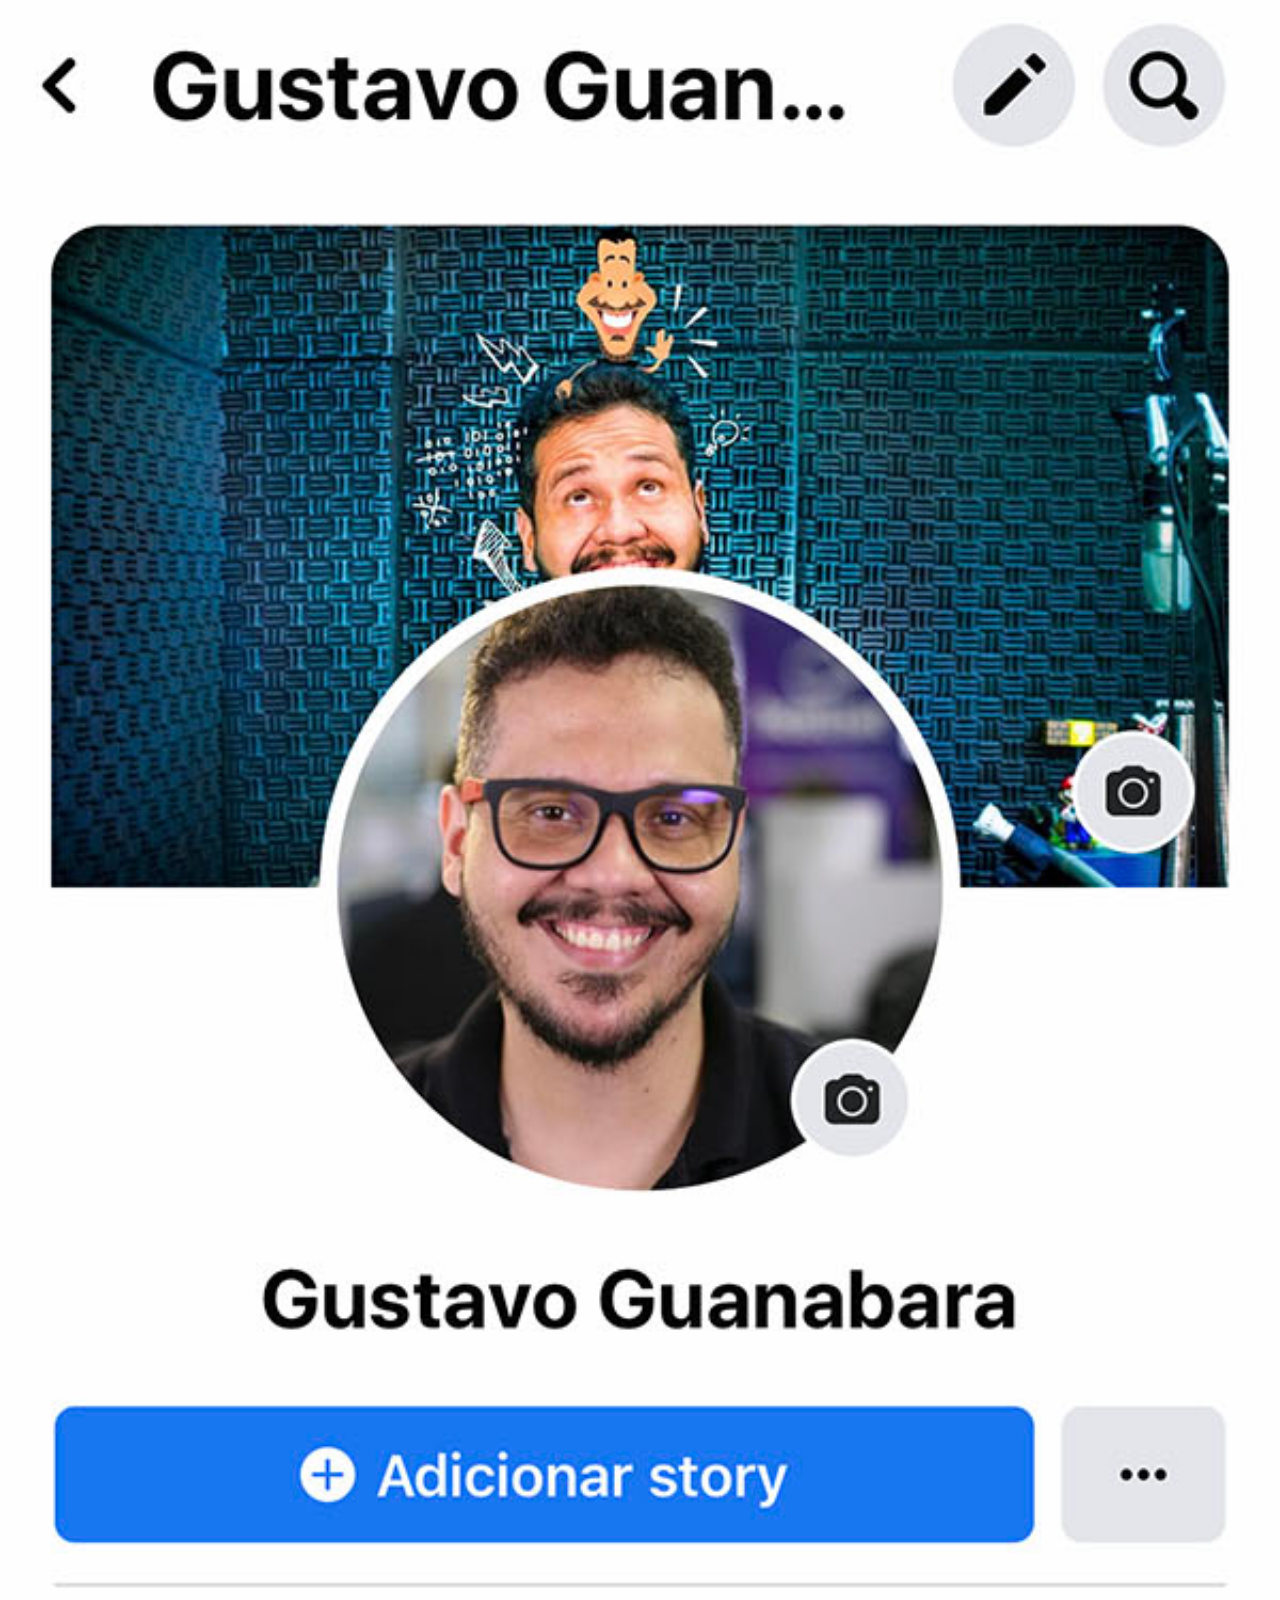
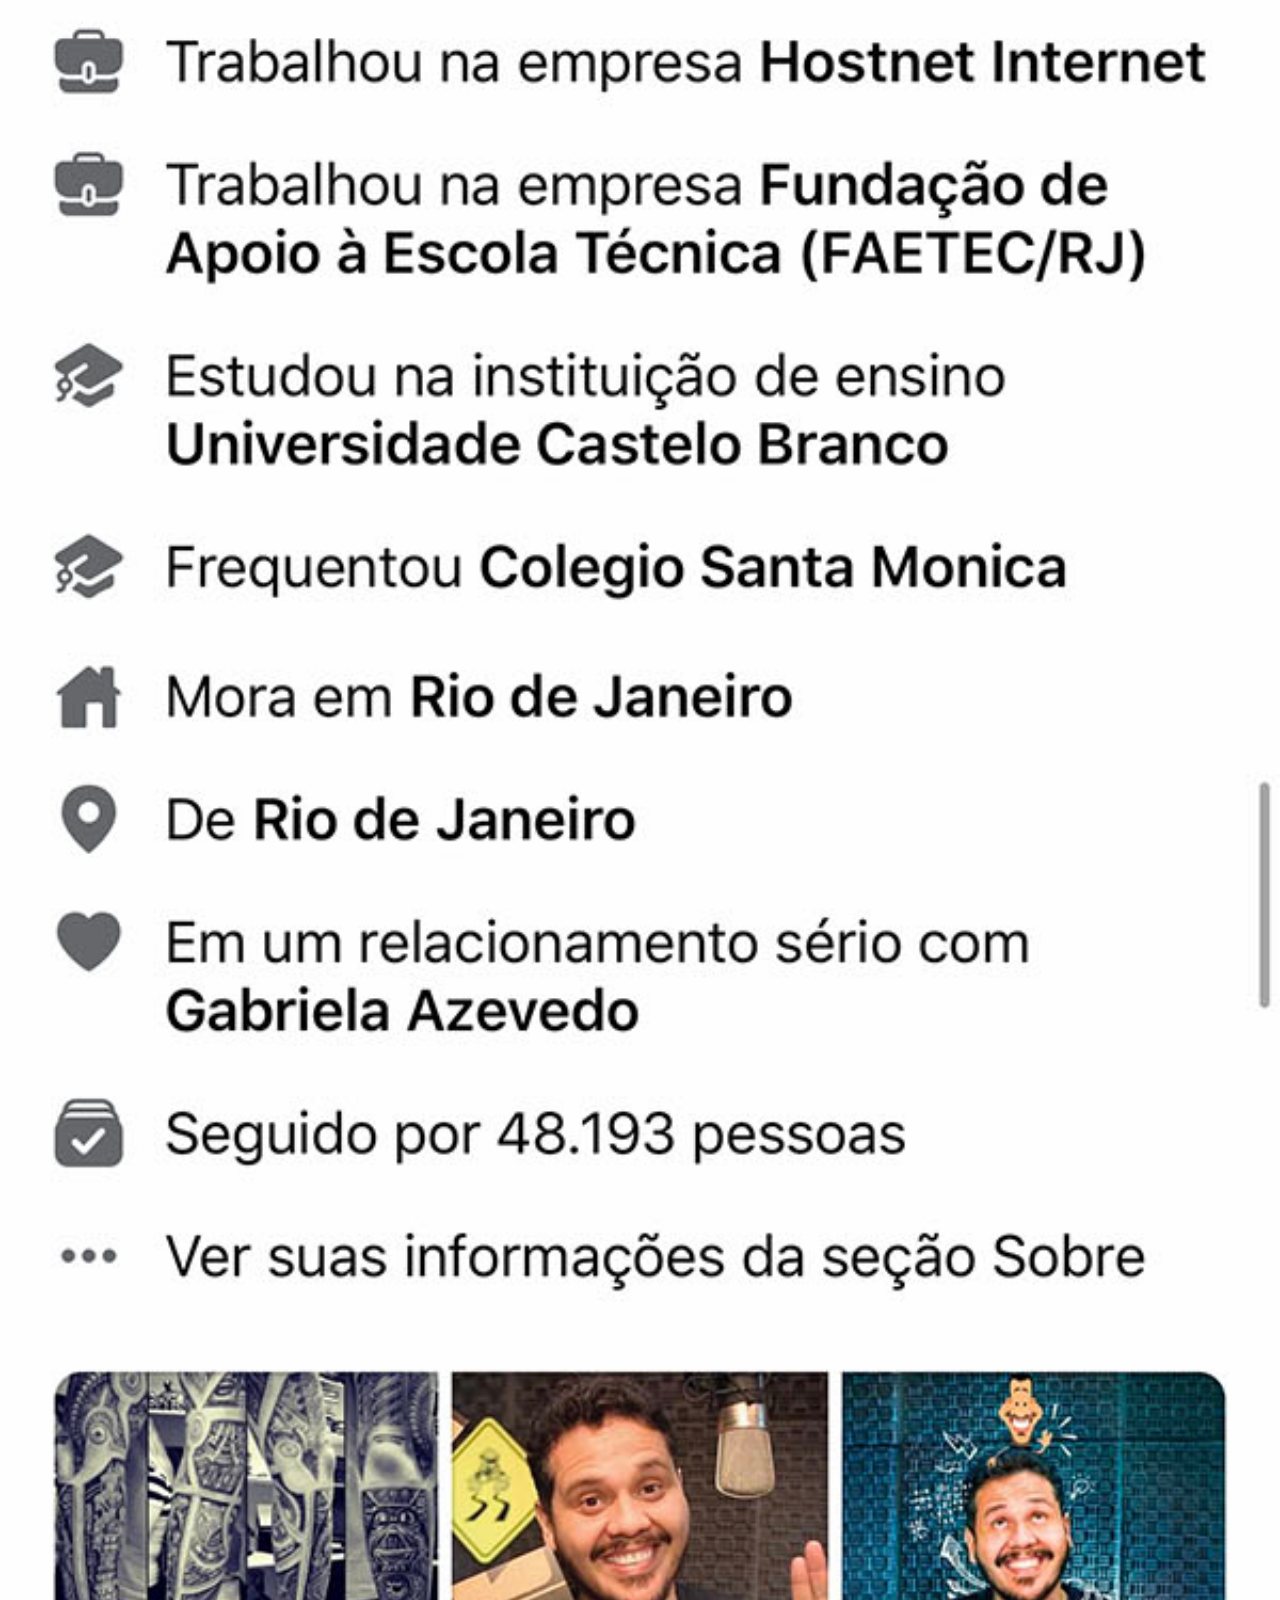
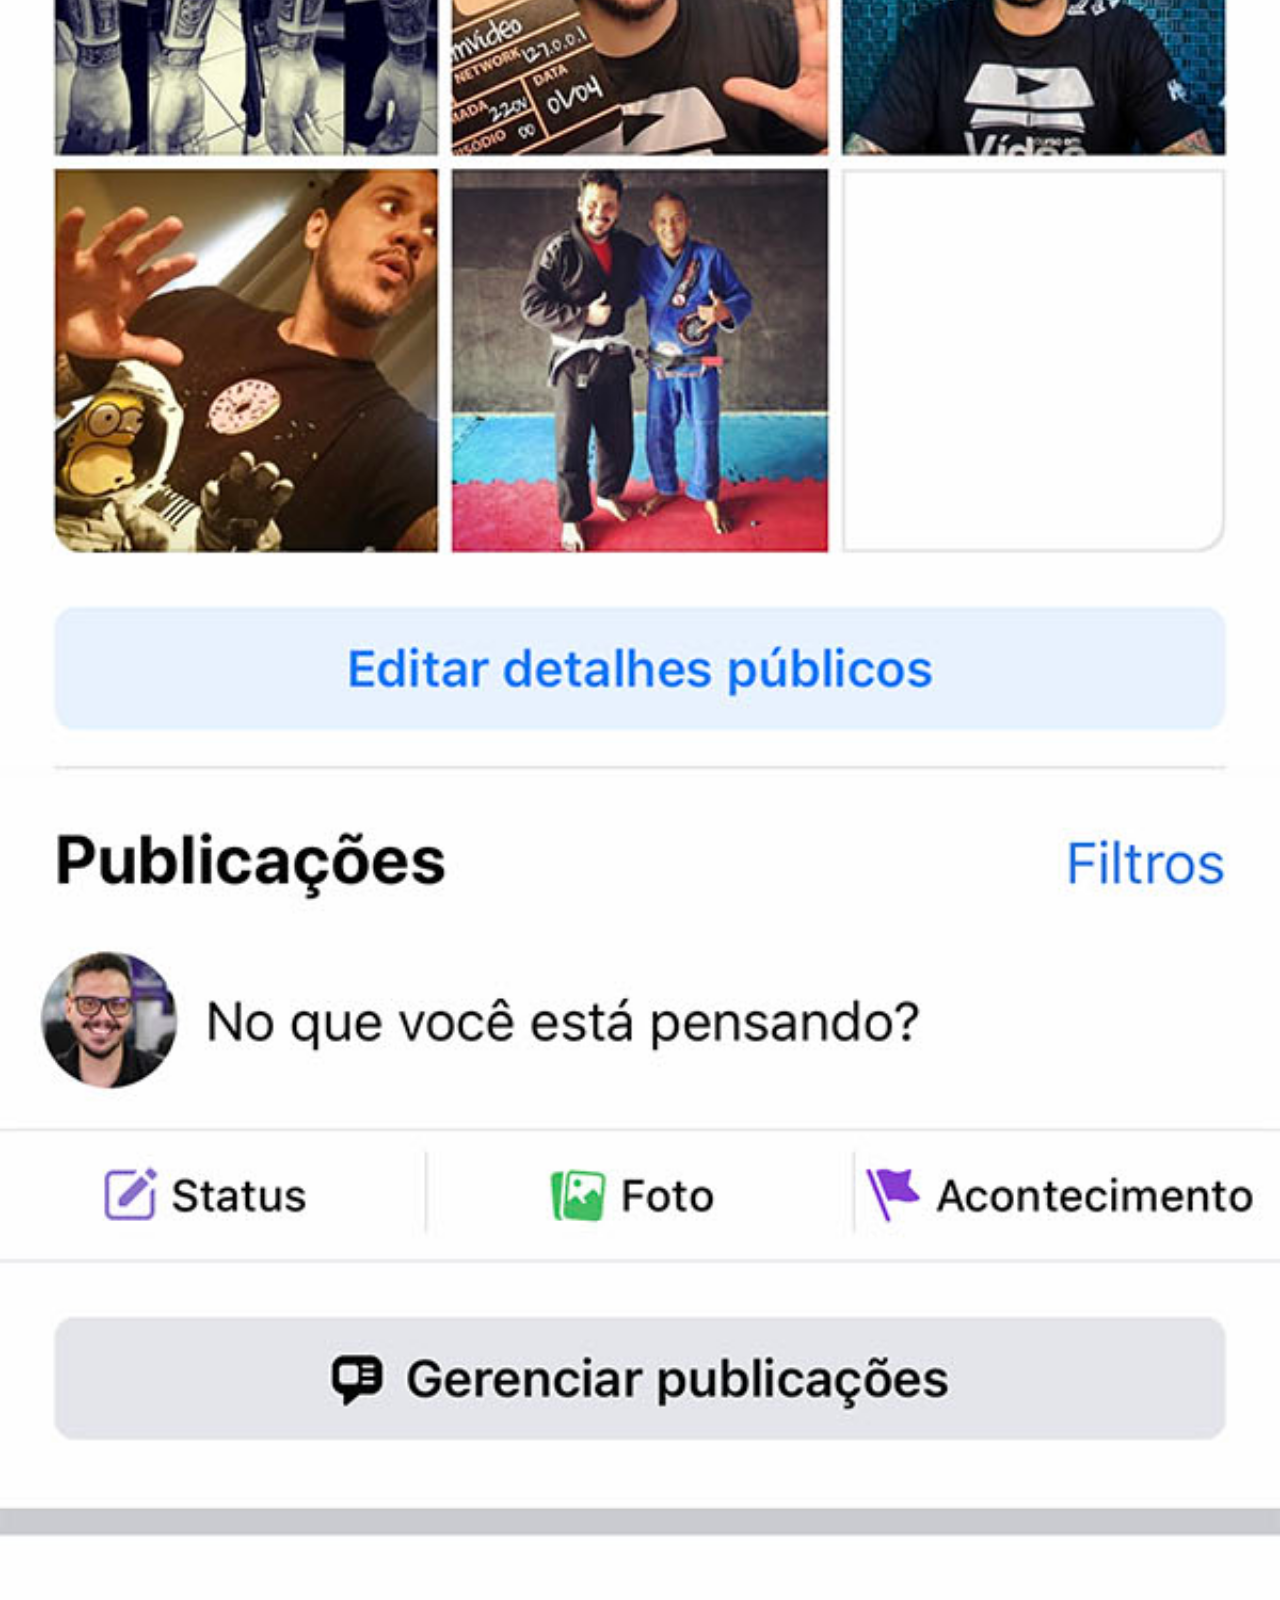
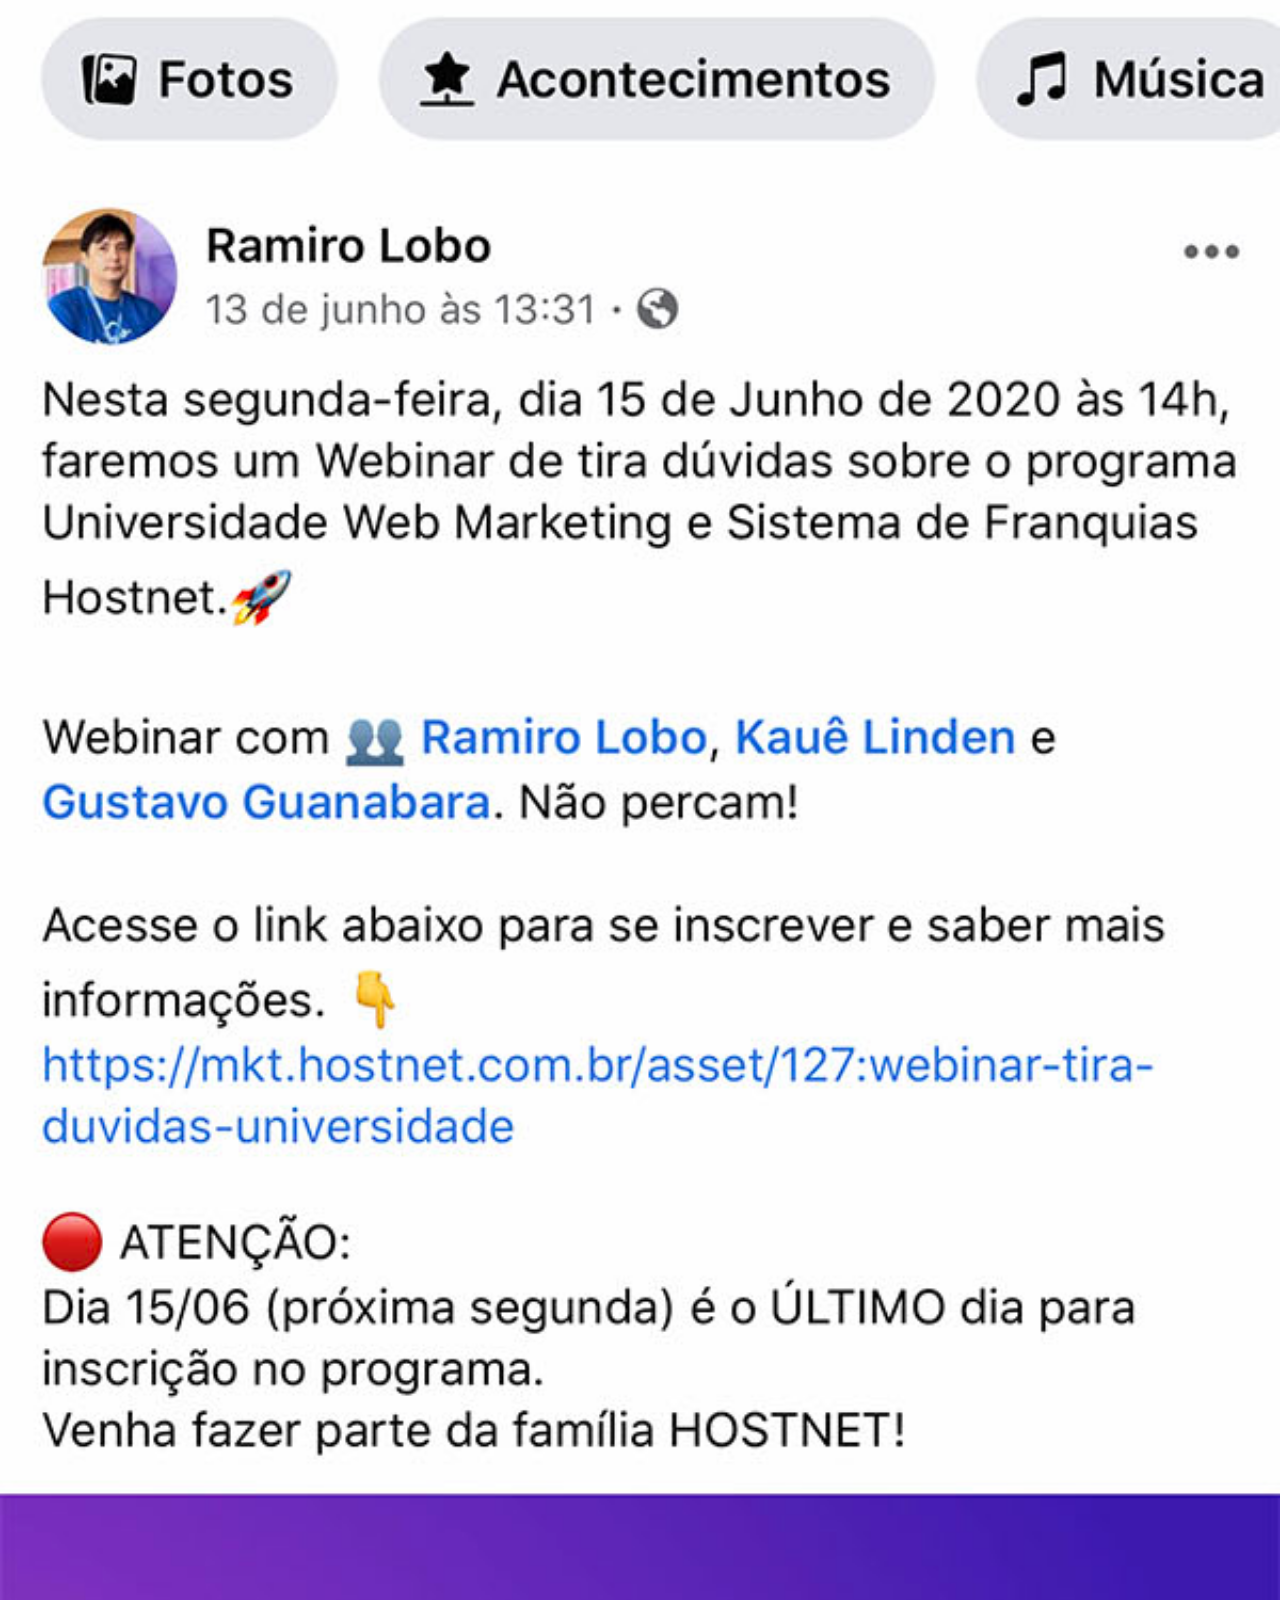
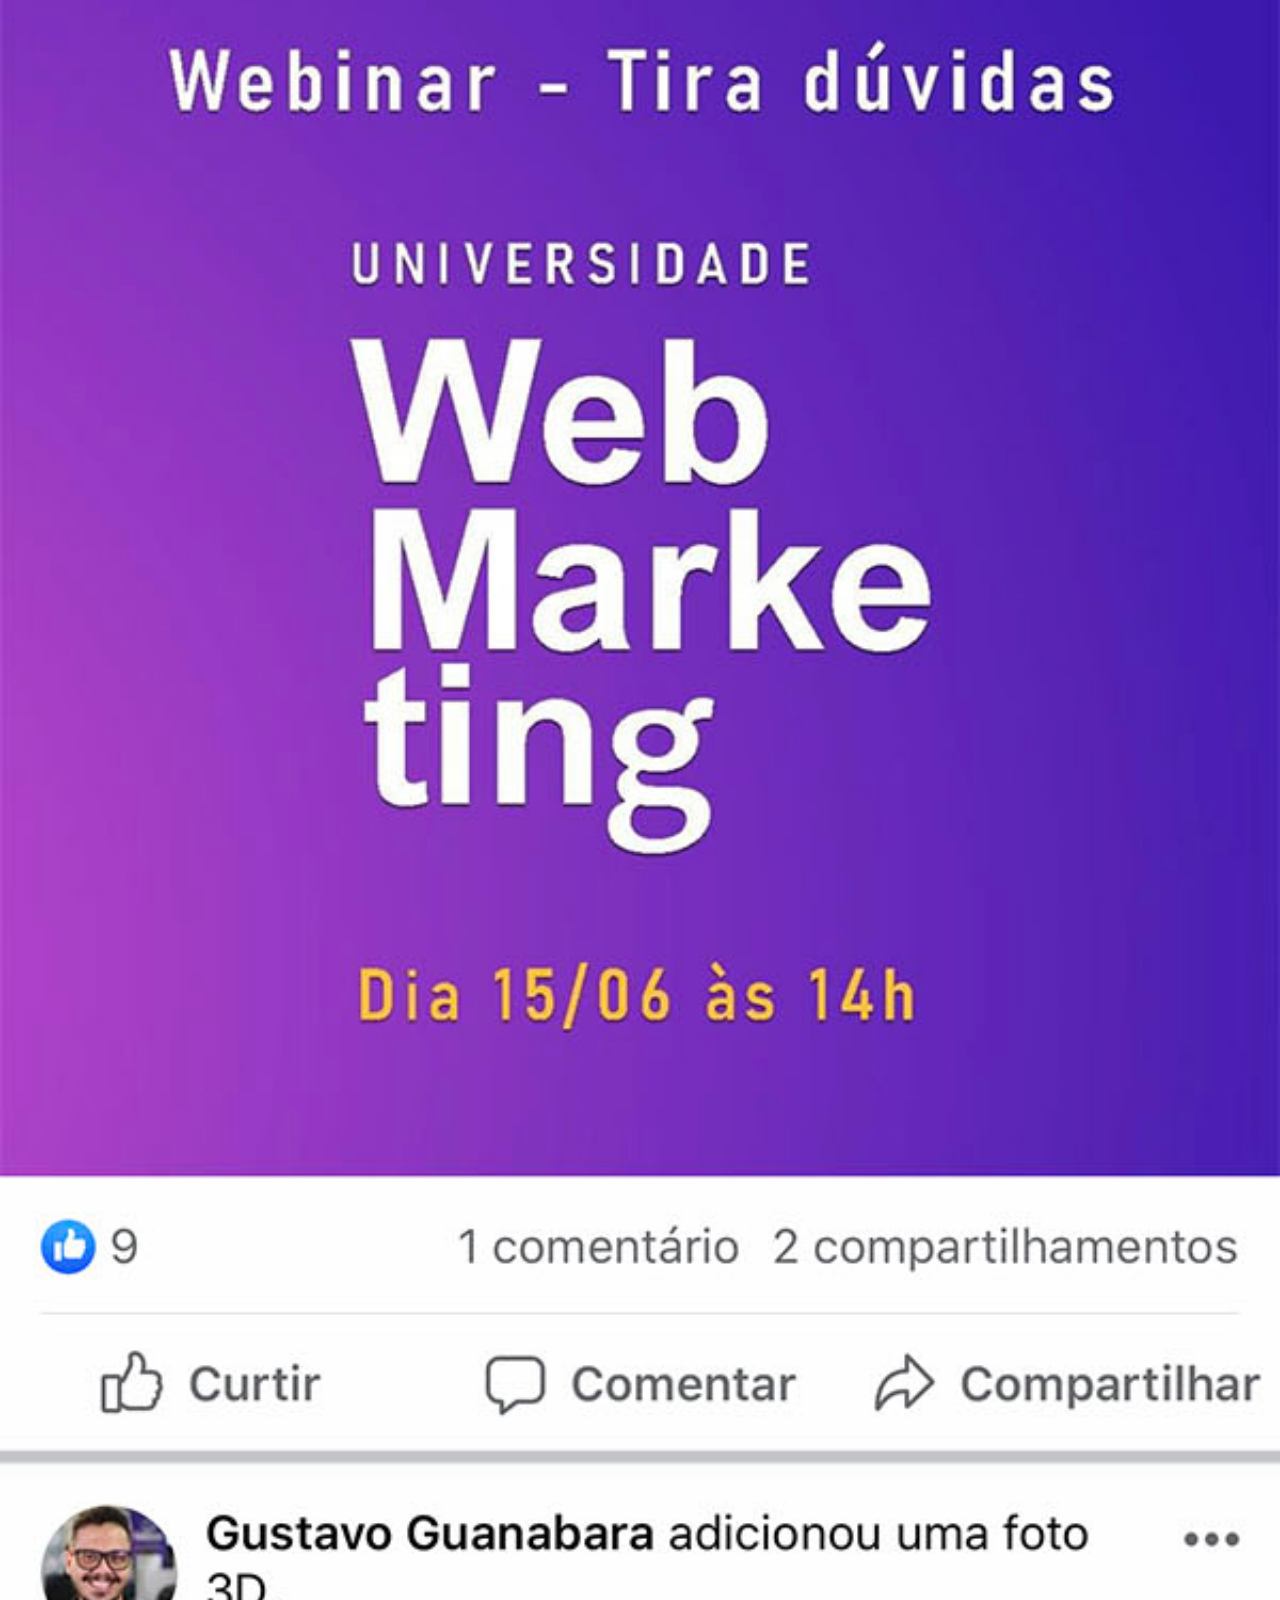
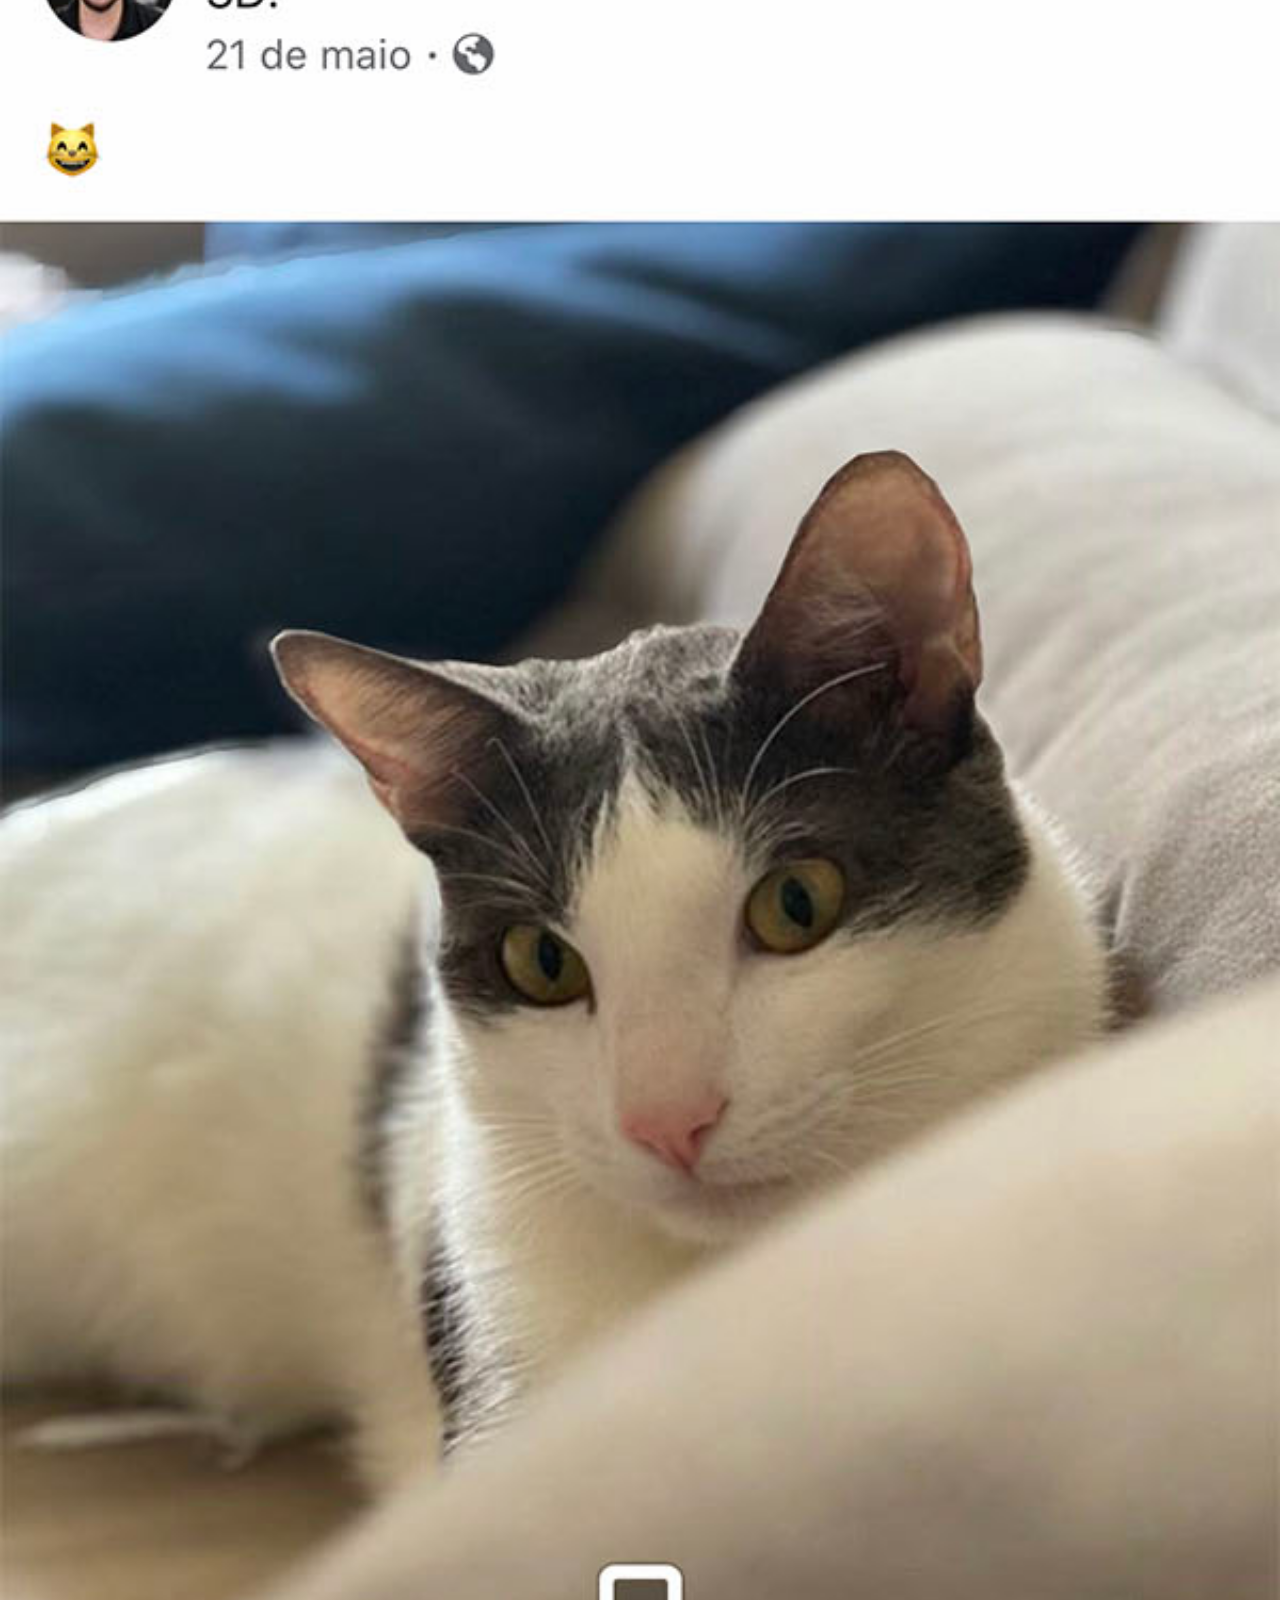
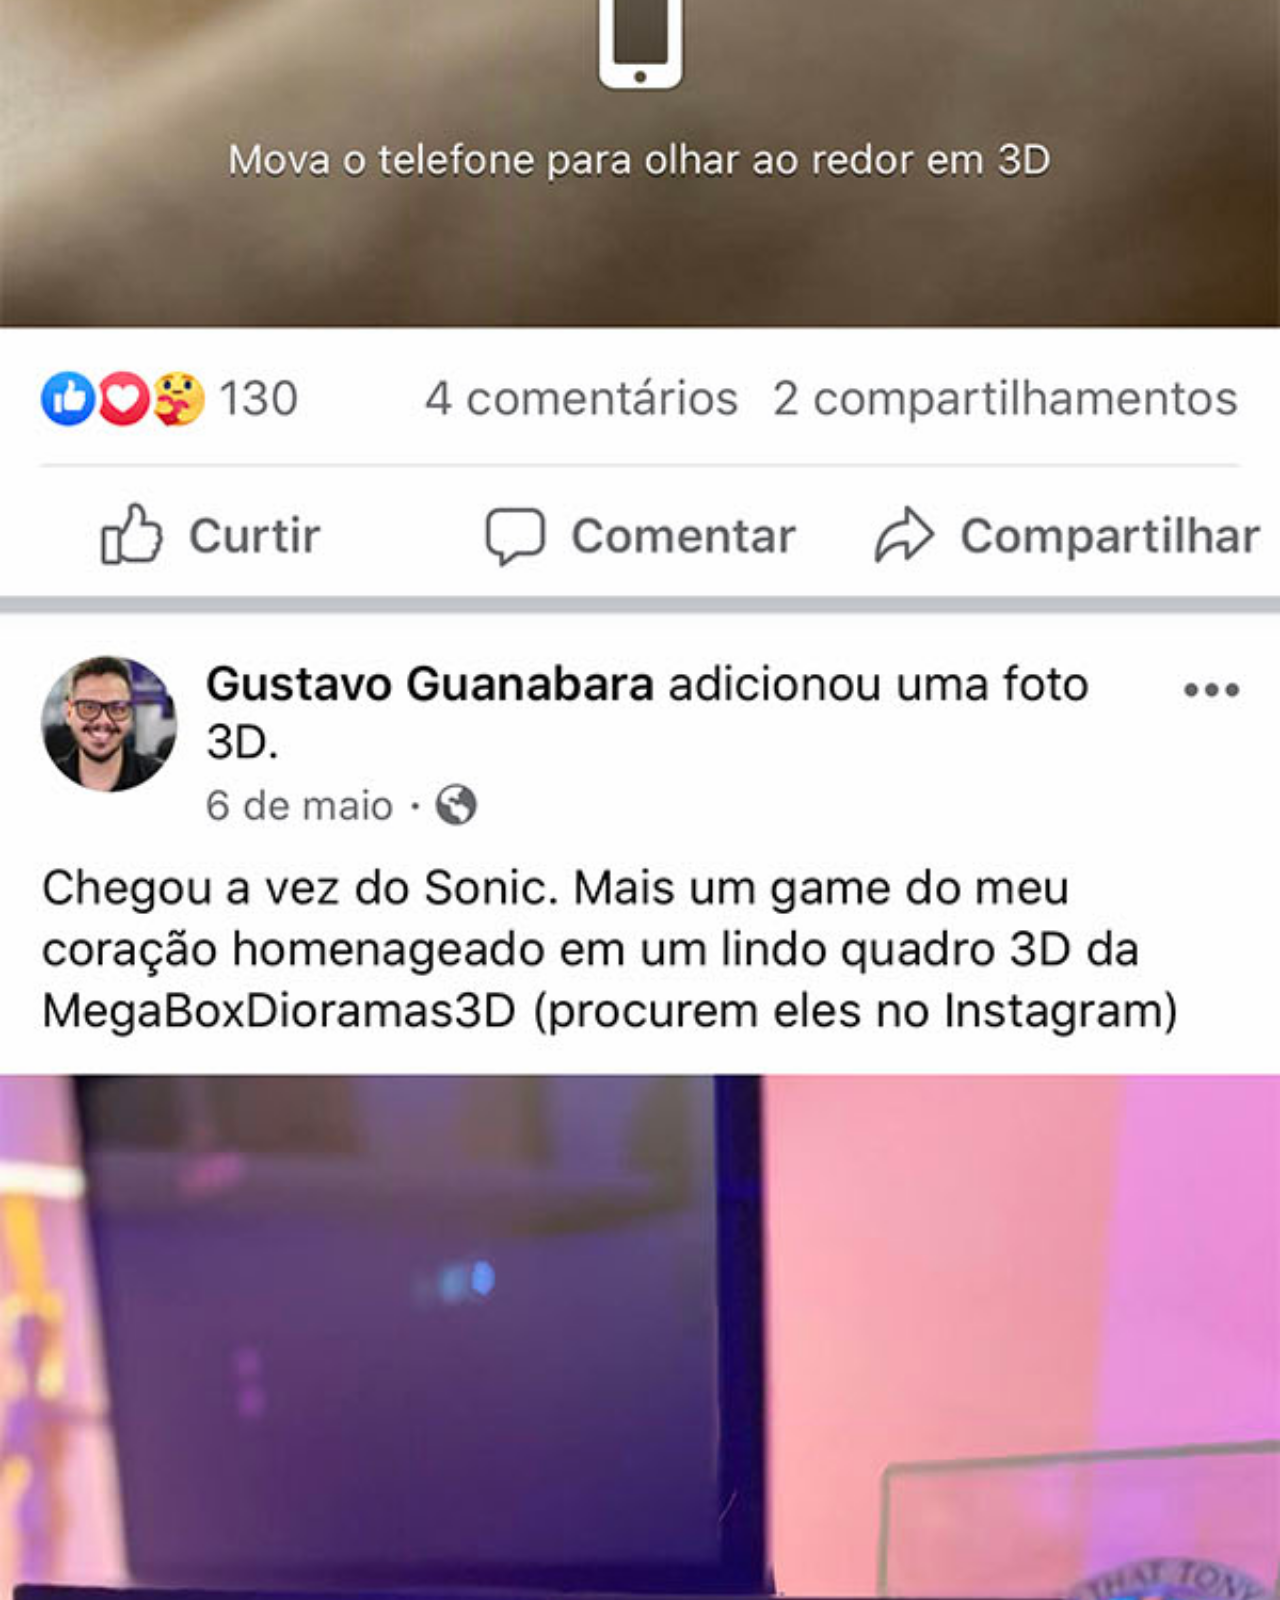
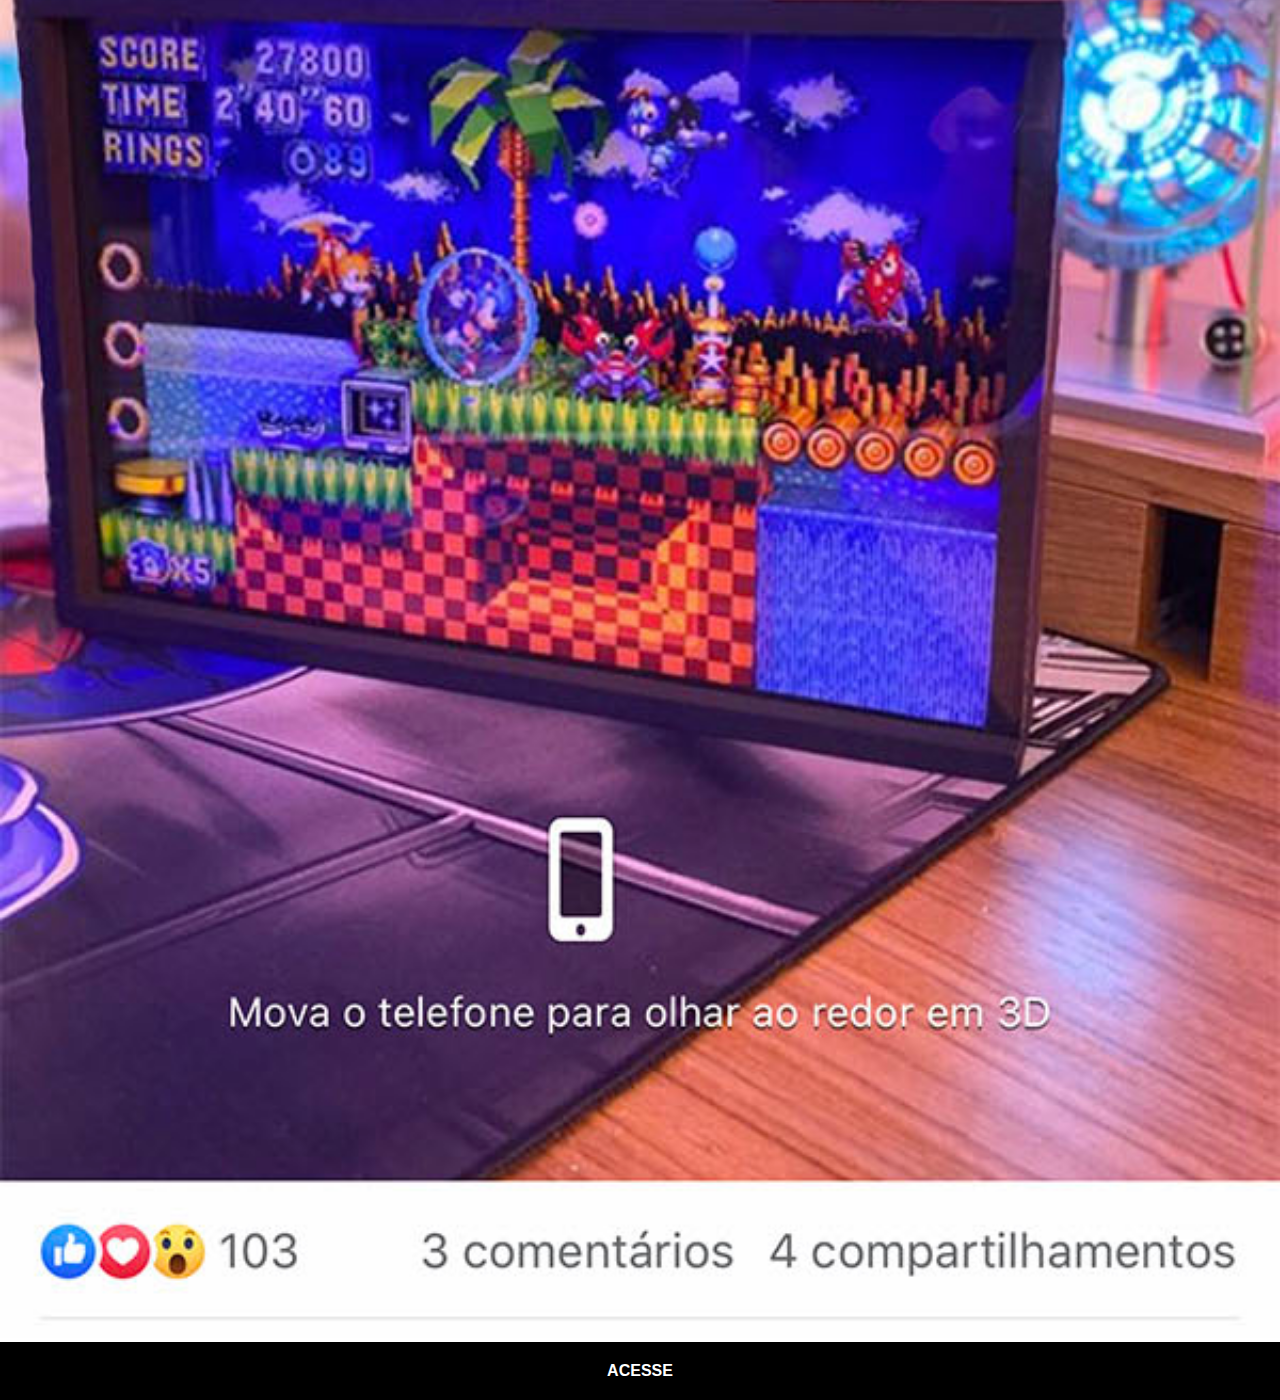
==== facebook.html @ 1ce2115d "inserindo links personalizados" ====
<!DOCTYPE html>
<html lang="pt-br">
<head>
    <meta charset="UTF-8">
    <meta http-equiv="X-UA-Compatible" content="IE=edge">
    <meta name="viewport" content="width=device-width, initial-scale=1.0">
    <title>facebook</title>
    <link rel="stylesheet" href="estilos/social.css">
</head>
<body>
    <img src="imagens/tela-facebook.jpg" alt="facebook"><a href="https://www.facebook.com/helhao.sena/" target="_blank">ACESSE</a>
    
</body>
</html>
---- estilos/social.css ----
@charset "UTF-8"


*{
    font-family: Arial, Helvetica, sans-serif;
}
*{
    margin: 0px;
    padding: 0px;
    font-family: Arial, Helvetica, sans-serif;
}


::-webkit-scrollbar{
    width: 0px;
    height: 0px;
    /*esconder a barra de rolagem*/
}

img{
    width: 100vw;

}

a{
    display: block;
    background-color: black;
    padding: 20px;
    color: white;
    text-align: center;
    font-weight: bolder;
    text-decoration: none;
}

a:hover{
    background-color: red;
}
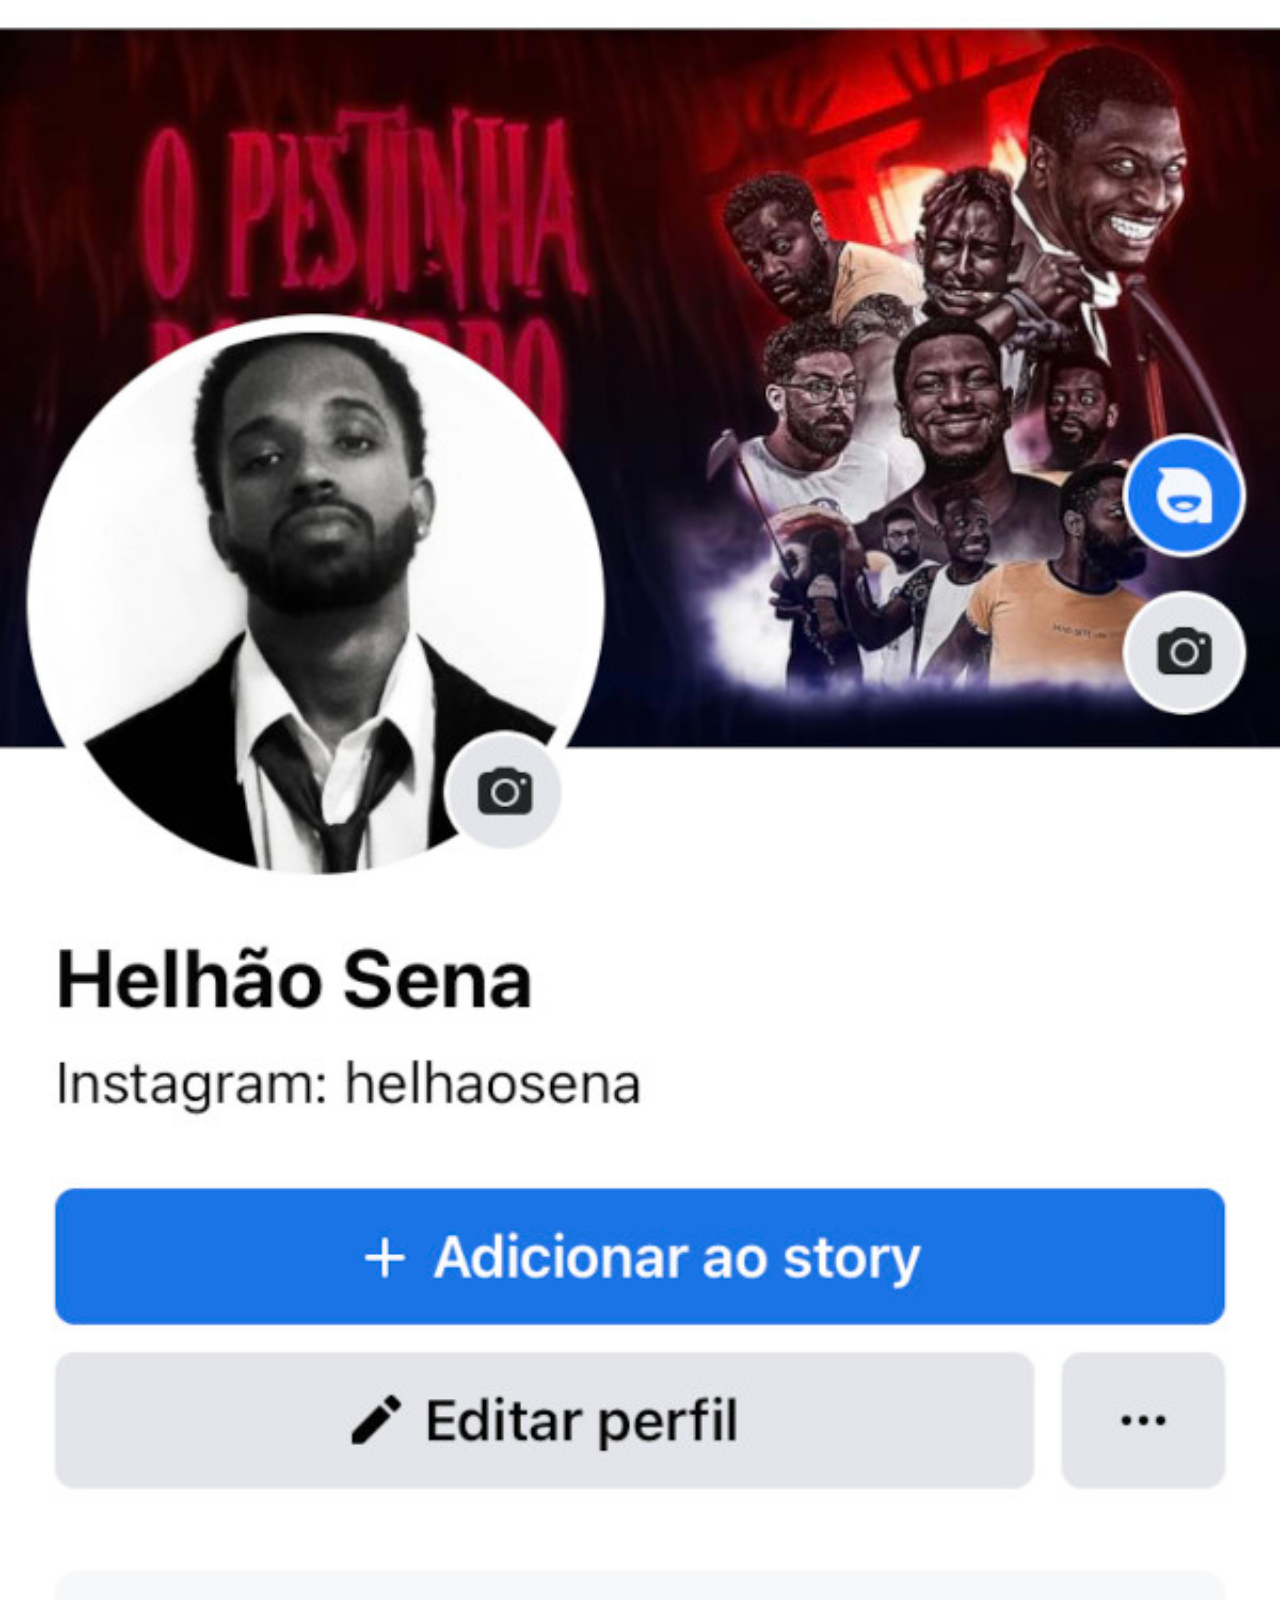
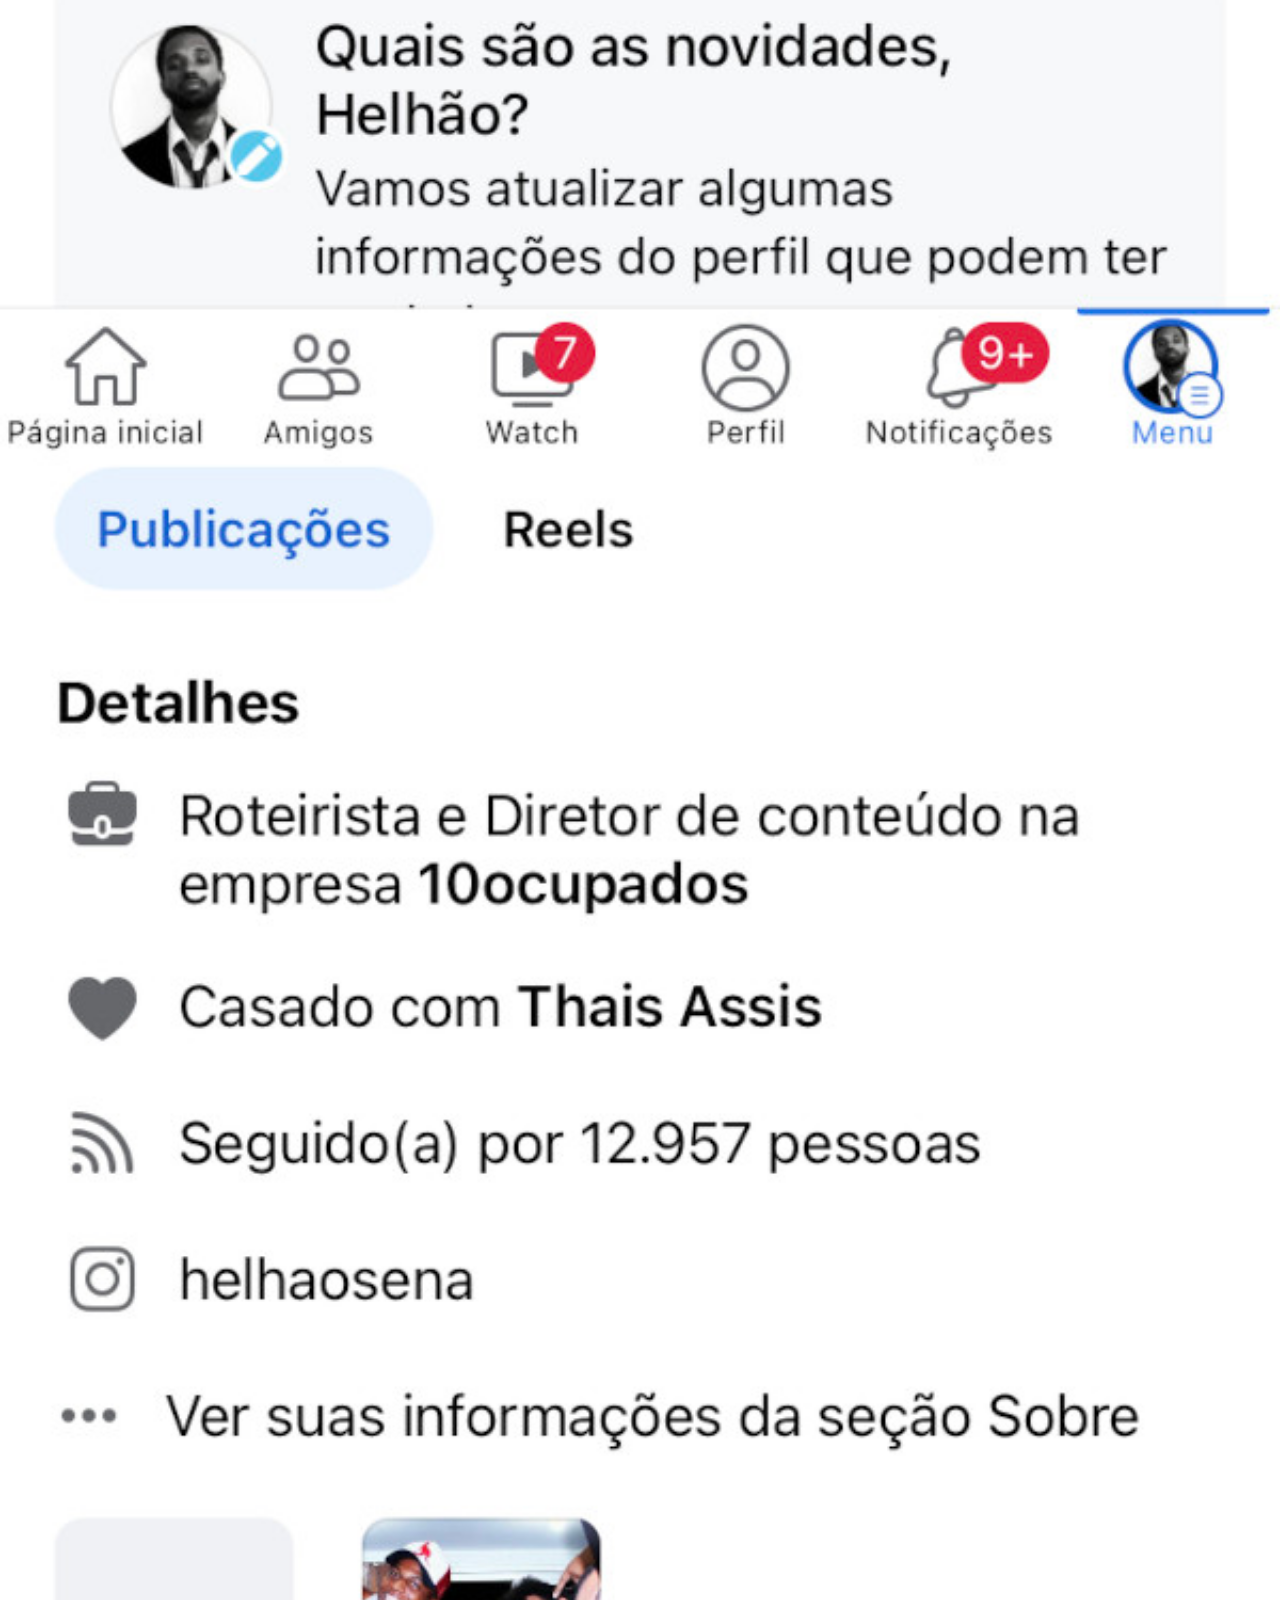
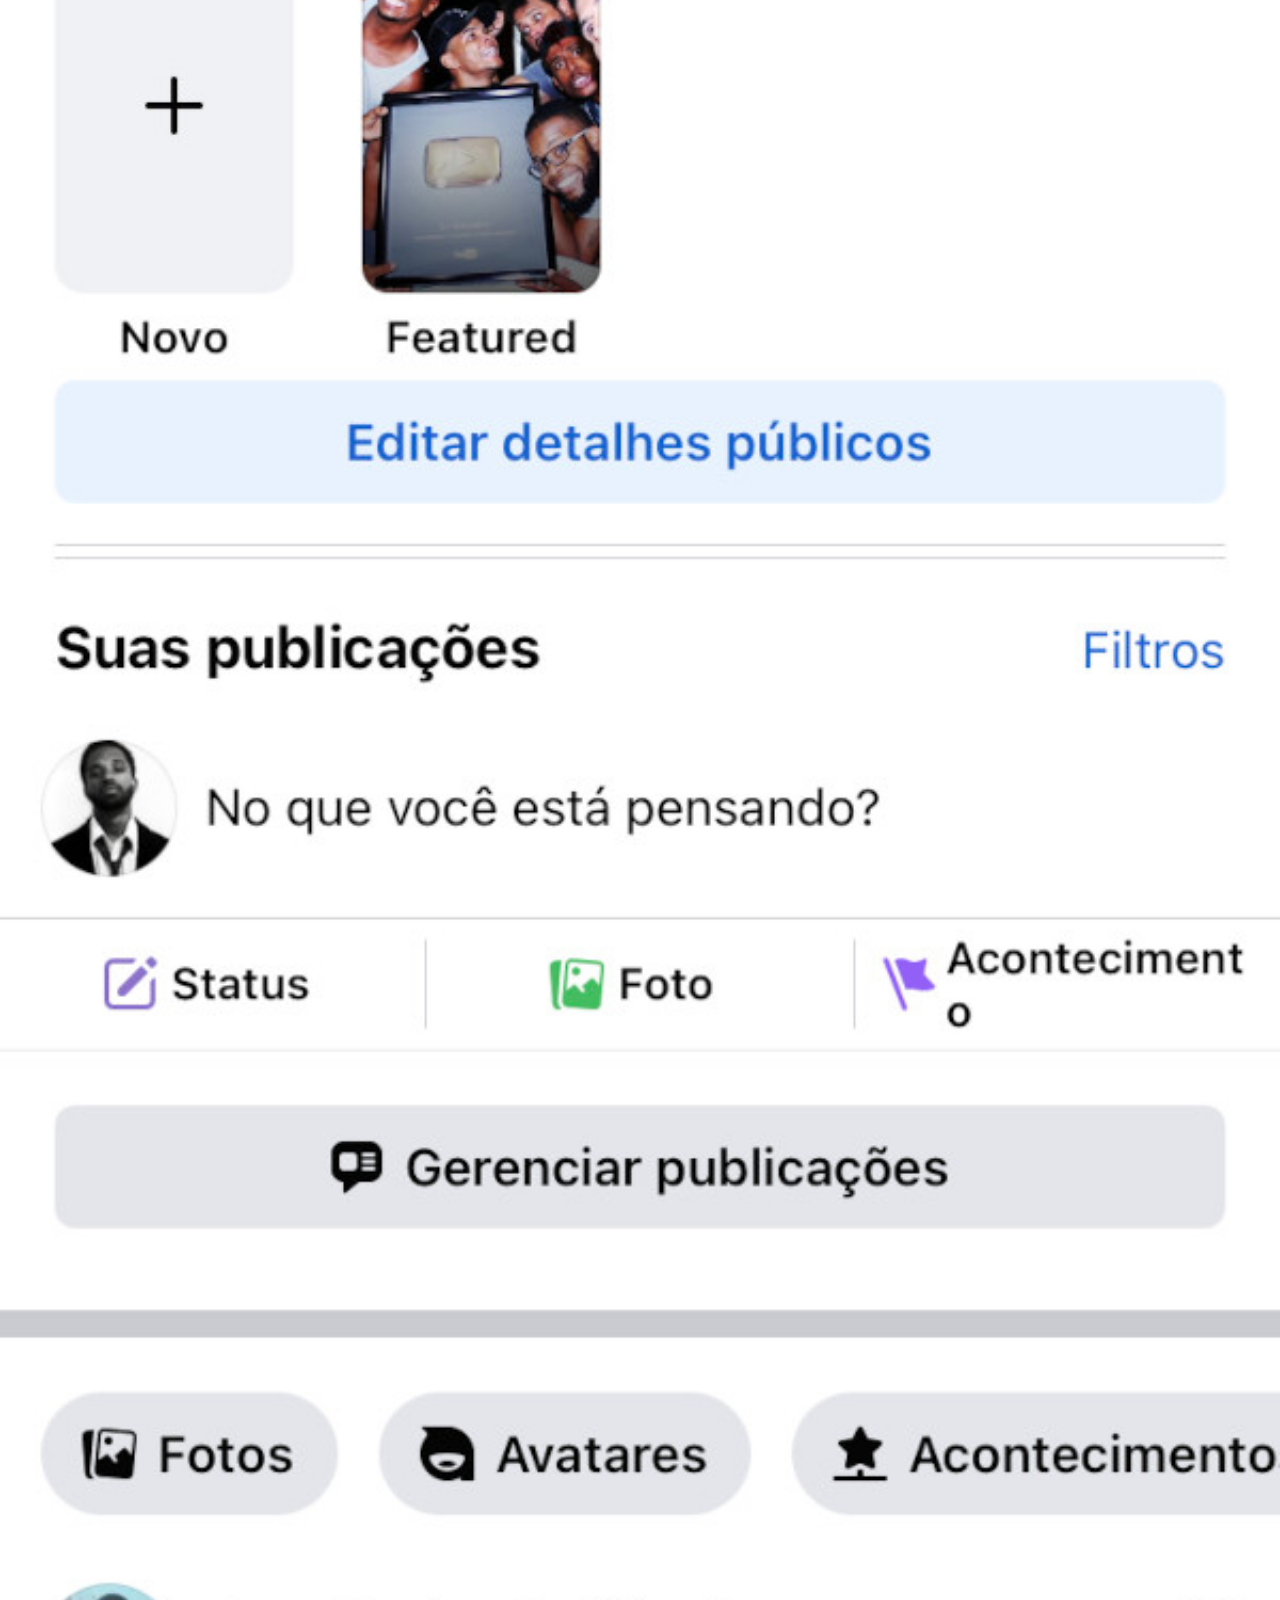
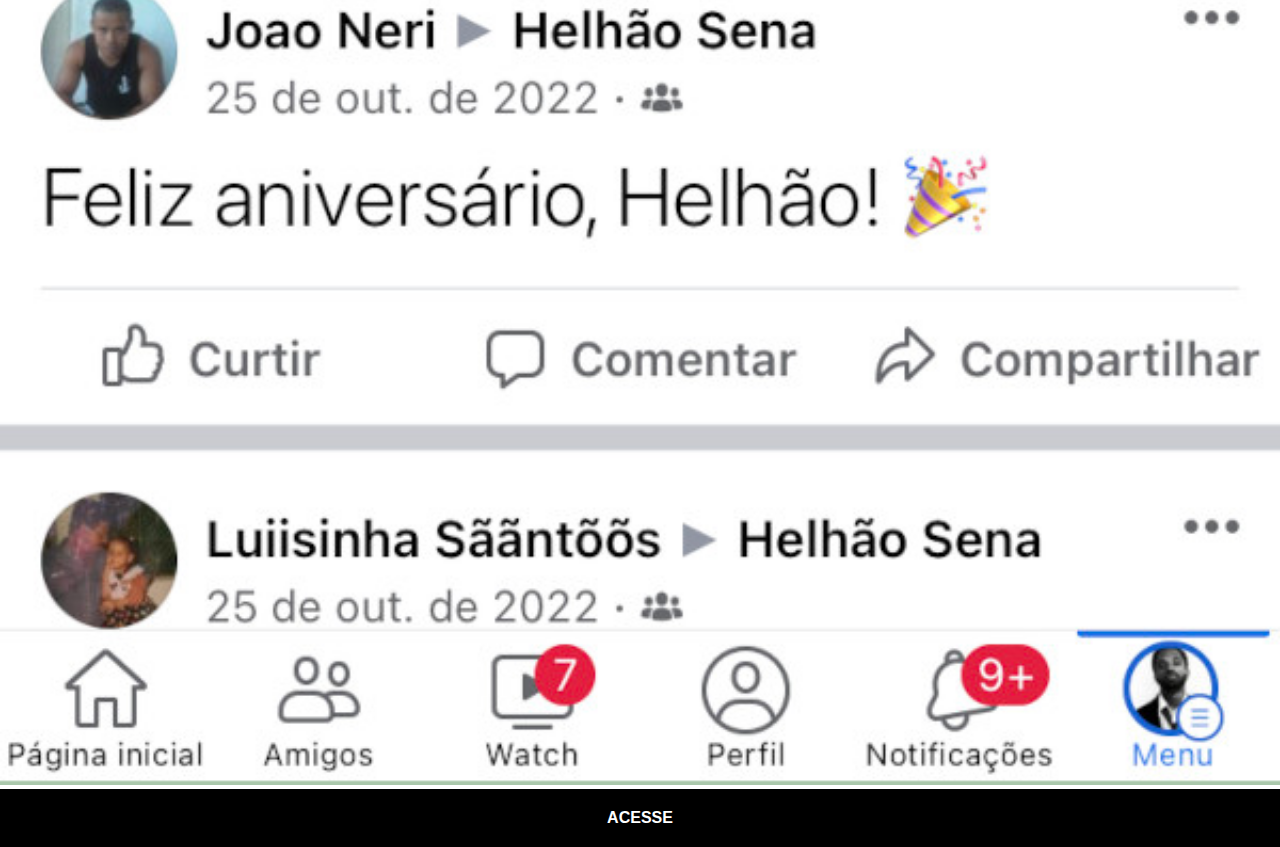
==== commit 79ca6ef1: "atualização de imagens" ====
--- a/facebook.html
+++ b/facebook.html
@@ -8,7 +8,7 @@
     <link rel="stylesheet" href="estilos/social.css">
 </head>
 <body>
-    <img src="imagens/tela-facebook.jpg" alt="facebook"><a href="https://www.facebook.com/helhao.sena/" target="_blank">ACESSE</a>
+    <img src="imagens/tela.facebook.jpg" alt="facebook"><a href="https://www.facebook.com/helhao.sena/" target="_blank">ACESSE</a>
     
 </body>
 </html>